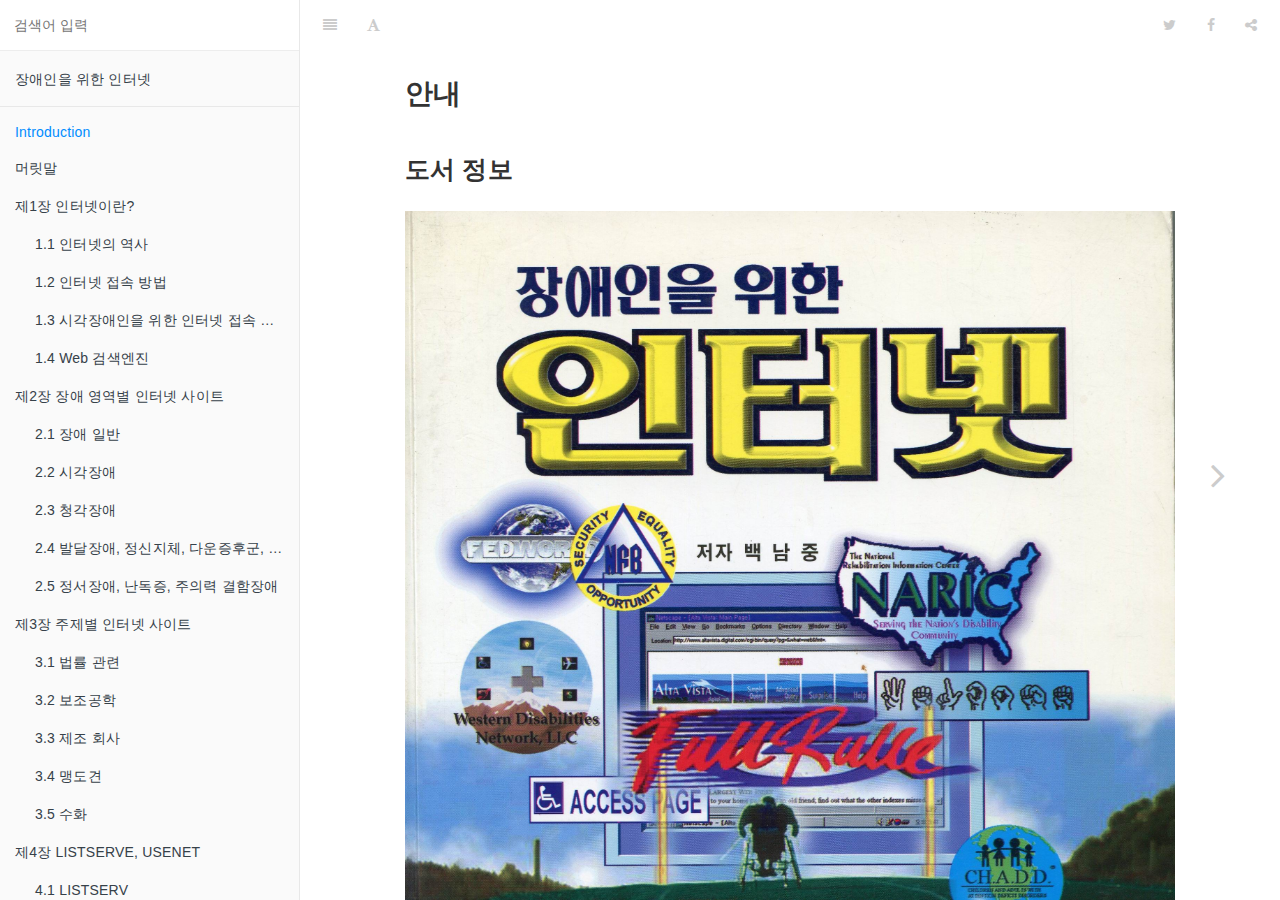
==== book/index.html @ fdd968fe "테스트 commit" ====
<!DOCTYPE html>
<html lang="ko">
	<head>
		<meta charset="UTF-8">
		<meta content="text/html; charset=utf-8" http-equiv="Content-Type">
		<title>
			Introduction · 장애인을 위한 인터넷
		</title>
		<meta content="IE=edge" http-equiv="X-UA-Compatible">
		<meta content="" name="description">
		<meta content="GitBook 3.2.2" name="generator">
		<meta content="KWAG" name="author">
		<link href="./css/style.css" rel="stylesheet">
	</head>
	<body>
		<div class="book without-animation with-summary font-size-2 font-family-1">
			<div class="book-summary">
				<div id="book-search-input" role="search">
					<input placeholder="검색어 입력" type="text">
				</div>
				<nav role="navigation">
					<ul class="summary">
						<li>
							<a class="custom-link" href="https://www.gitbook.com/book/kwagnet/internet-for-disabled-1996" target="_blank">장애인을 위한 인터넷</a>
						</li>
						<li class="divider"></li>
						<li class="chapter active" data-level="1.1" data-path="./">
							<a href="./">Introduction</a>
						</li>
						<li class="chapter" data-level="1.2" data-path="intro.html">
							<a href="intro.html">머릿말</a>
						</li>
						<li class="chapter" data-level="1.3">
							<span>제1장 인터넷이란?</span>
							<ul class="articles">
								<li class="chapter" data-level="1.3.1" data-path="chapter1/1.html">
									<a href="chapter1/1.html">1.1 인터넷의 역사</a>
								</li>
								<li class="chapter" data-level="1.3.2" data-path="chapter1/2.html">
									<a href="chapter1/2.html">1.2 인터넷 접속 방법</a>
								</li>
								<li class="chapter" data-level="1.3.3" data-path="chapter1/3.html">
									<a href="chapter1/3.html">1.3 시각장애인을 위한 인터넷 접속 브라우저: Lynx</a>
								</li>
								<li class="chapter" data-level="1.3.4" data-path="chapter1/4.html">
									<a href="chapter1/4.html">1.4 Web 검색엔진</a>
								</li>
							</ul>
						</li>
						<li class="chapter" data-level="1.4">
							<span>제2장 장애 영역별 인터넷 사이트</span>
							<ul class="articles">
								<li class="chapter" data-level="1.4.1" data-path="chapter2/1.html">
									<a href="chapter2/1.html">2.1 장애 일반</a>
								</li>
								<li class="chapter" data-level="1.4.2" data-path="chapter2/2.html">
									<a href="chapter2/2.html">2.2 시각장애</a>
								</li>
								<li class="chapter" data-level="1.4.3" data-path="chapter2/3.html">
									<a href="chapter2/3.html">2.3 청각장애</a>
								</li>
								<li class="chapter" data-level="1.4.4" data-path="chapter2/4.html">
									<a href="chapter2/4.html">2.4 발달장애, 정신지체, 다운증후군, 자폐증</a>
								</li>
								<li class="chapter" data-level="1.4.5" data-path="chapter2/5.html">
									<a href="chapter2/5.html">2.5 정서장애, 난독증, 주의력 결함장애</a>
								</li>
							</ul>
						</li>
						<li class="chapter" data-level="1.5">
							<span>제3장 주제별 인터넷 사이트</span>
							<ul class="articles">
								<li class="chapter" data-level="1.5.1" data-path="chapter3/1.html">
									<a href="chapter3/1.html">3.1 법률 관련</a>
								</li>
								<li class="chapter" data-level="1.5.2" data-path="chapter3/2.html">
									<a href="chapter3/2.html">3.2 보조공학</a>
								</li>
								<li class="chapter" data-level="1.5.3" data-path="chapter3/3.html">
									<a href="chapter3/3.html">3.3 제조 회사</a>
								</li>
								<li class="chapter" data-level="1.5.4" data-path="chapter3/4.html">
									<a href="chapter3/4.html">3.4 맹도견</a>
								</li>
								<li class="chapter" data-level="1.5.5" data-path="chapter3/5.html">
									<a href="chapter3/5.html">3.5 수화</a>
								</li>
							</ul>
						</li>
						<li class="chapter" data-level="1.6">
							<span>제4장 LISTSERVE, USENET</span>
							<ul class="articles">
								<li class="chapter" data-level="1.6.1" data-path="chapter4/1.html">
									<a href="chapter4/1.html">4.1 LISTSERV</a>
								</li>
								<li class="chapter" data-level="1.6.2" data-path="chapter4/2.html">
									<a href="chapter4/2.html">4.2 USENET</a>
								</li>
							</ul>
						</li>
						<li class="chapter" data-level="1.7">
							<span>부록</span>
							<ul class="articles">
								<li class="chapter" data-level="1.7.1" data-path="appendix.html">
									<a href="appendix.html">시각장애인이 직접 인터넷에 접속하는 방법</a>
								</li>
								<li class="chapter" data-level="1.7.2" data-path="glossary.html">
									<a href="glossary.html">찾아보기</a>
								</li>
							</ul>
						</li>
						<li class="chapter" data-level="1.8" data-path="author.html">
							<a href="author.html">저자 소개</a>
						</li>
						<li class="divider"></li>
						<li>
							<a class="gitbook-link" href="https://www.gitbook.com" target="blank">GitBook에 게시</a>
						</li>
					</ul>
				</nav>
			</div>
			<div class="book-body">
				<div class="body-inner">
					<div class="book-header" role="navigation">
						<!-- Title -->
						<a aria-label="" class="btn pull-left js-toolbar-action" href="#"><i class="fa fa-align-justify"></i></a>
						<div class="dropdown pull-right js-toolbar-action">
							<a aria-label="Share" class="btn toggle-dropdown" href="#"><i class="fa fa-share-alt"></i></a>
							<div class="dropdown-menu dropdown-left">
								<div class="dropdown-caret">
									<span class="caret-outer"></span><span class="caret-inner"></span>
								</div>
								<div class="buttons">
									<button class="button size-5">Facebook</button><button class="button size-5">Google+</button><button class="button size-5">Twitter</button><button class="button size-5">Weibo</button><button class="button size-5">Instapaper</button>
								</div>
							</div>
						</div><a aria-label="" class="btn pull-right js-toolbar-action" href="#"><i class="fa fa-facebook"></i></a><a aria-label="" class="btn pull-right js-toolbar-action" href="#"><i class="fa fa-twitter"></i></a>
						<div class="dropdown pull-left font-settings js-toolbar-action">
							<a aria-label="Font Settings" class="btn toggle-dropdown" href="#"><i class="fa fa-font"></i></a>
							<div class="dropdown-menu dropdown-right">
								<div class="dropdown-caret">
									<span class="caret-outer"></span><span class="caret-inner"></span>
								</div>
								<div class="buttons">
									<button class="button size-2 font-reduce">A</button><button class="button size-2 font-enlarge">A</button>
								</div>
								<div class="buttons">
									<button class="button size-2">Serif</button><button class="button size-2">Sans</button>
								</div>
								<div class="buttons">
									<button class="button size-3">White</button><button class="button size-3">Sepia</button><button class="button size-3">Night</button>
								</div>
							</div>
						</div>
						<h1>
							<i class="fa fa-circle-o-notch fa-spin"></i> <a href=".">Introduction</a>
						</h1>
					</div>
					<div class="page-wrapper" role="main" tabindex="-1">
						<div class="page-inner">
							<div id="book-search-results">
								<div class="search-noresults">
									<section class="normal markdown-section">
										<h1 id="안내">
											안내
										</h1>
										<h2 id="도서-정보">
											도서 정보
										</h2>
										<p>
											<img alt="장애인을 위한 인터넷 Internet 책 표지" src="./images/cover.jpg">
										</p>
										<ul>
											<li>초판 발행 1996년 06월 30일
											</li>
											<li>저자 백남중
											</li>
											<li>발행인 강민구
											</li>
											<li>발행한 곳 도서출판 삼각형
											</li>
											<li>주소 서울시 광진구 구의1동 251-81 143-201
											</li>
											<li>전화 (02)446-0393(대표), 461-9126
											</li>
											<li>팩스 (02)446-0392
											</li>
											<li>등록 제4-133호
											</li>
											<li>
												<p>
													값 6000원
												</p>
											</li>
											<li>
												<p>
													ⓒ 도서출판 삼각형
												</p>
											</li>
											<li>ISBN 89-7467-225-1 93560
											</li>
										</ul>
										<p>
											본서는 저작권법에 의해 보호를 받습니다. 잘못된 책은 구입처에서 교환해 드립니다.
										</p>
										<p>
											저자와의 합의 인지생략
										</p>
										<h2 id="옮기며">
											옮기며
										</h2>
										<p>
											1996년 도서출판 삼각형에서 출간된 "장애인을 위한 인터넷"을 온라인에서 볼 수 있도록 옮기고 있습니다.
										</p>
										<p>
											해당 출판사가 없어지면서 판권 또한 소멸한 것으로 확인되어 저작권자이신 <a href="http://njpaiks.egloos.com/" target="_blank">백남중 선생님</a>께 별도의 게재 허락을 얻었습니다.
										</p>
										<p>
											현재 <a href="http://kwag.net" target="_blank">KWAG</a> 회원들이 작업을 준비 중입니다. 함께 하실 도움의 손길을 기다립니다. 참여를 원하시는 분은 @resistan으로 연락 바랍니다.
										</p>
										<h2 id="진행-예정">
											진행 예정
										</h2>
										<ul>
											<li>내용, 용어 정리
											</li>
											<li>이미지 재처리
											</li>
											<li>스타일 작성 및 적용
											</li>
										</ul>
										<h2 id="참고">
											참고
										</h2>
										<ul>
											<li>현재 용어와 단순히 표기상의 차이가 있을 경우 현재의 표기를 사용합니다.
											</li>
											<li>협의에 따라 용어 사전은 별도로 생성하지 않고, 원문의 찾아보기를 첨부합니다.
											</li>
										</ul>
									</section>
								</div>
								<div class="search-results">
									<div class="has-results">
										<h1 class="search-results-title">
											<span class="search-results-count"></span> results matching "<span class="search-query"></span>"
										</h1>
										<ul class="search-results-list"></ul>
									</div>
									<div class="no-results">
										<h1 class="search-results-title">
											No results matching "<span class="search-query"></span>"
										</h1>
									</div>
								</div>
							</div>
						</div>
					</div>
				</div><a aria-label="Next page: 머릿말" class="navigation navigation-next navigation-unique" href="intro.html" style="margin-right: 17px;"><i class="fa fa-angle-right"></i></a>
			</div>
		</div>
	</body>
</html>
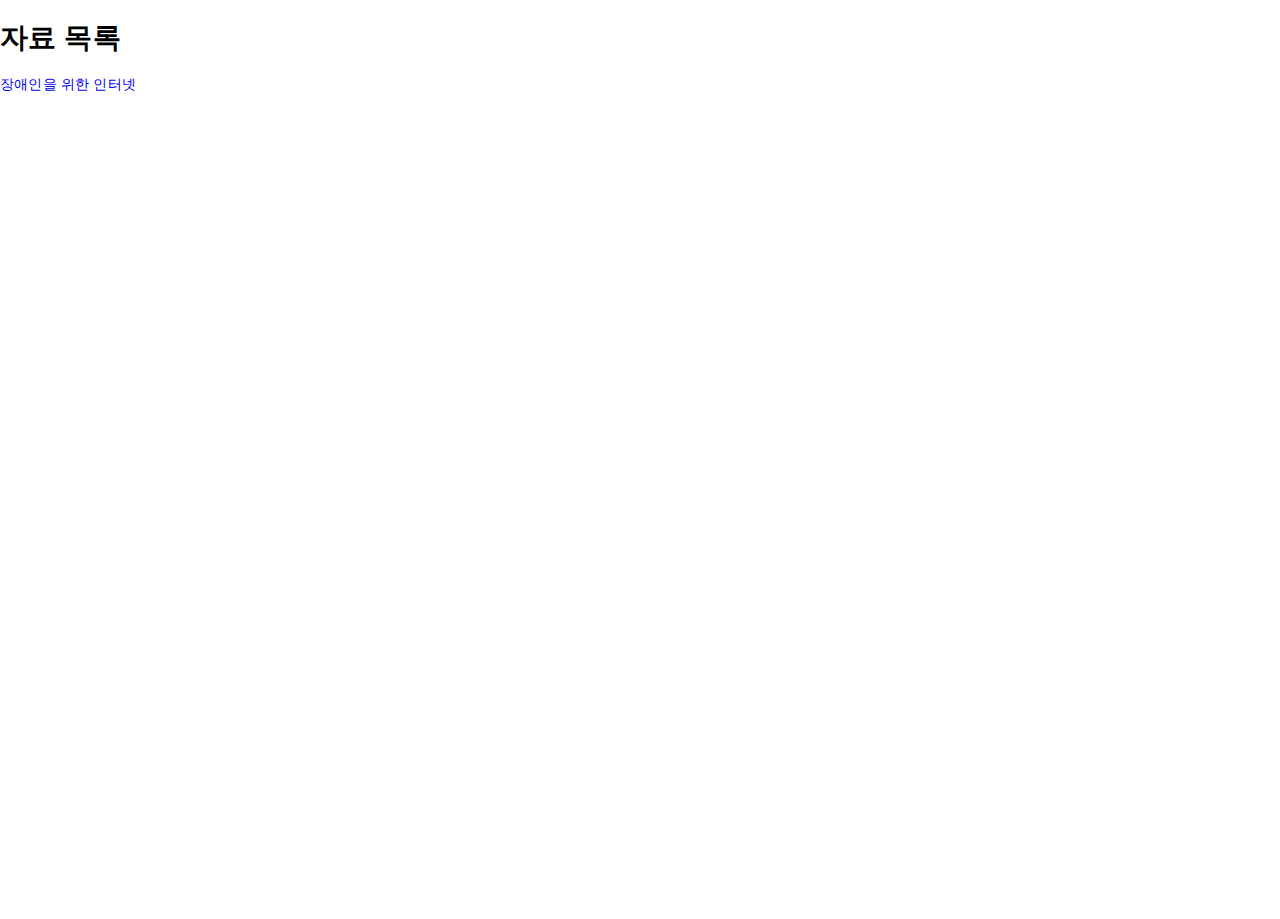
==== commit 3381e622: "장애인을 위한 인터넷 디렉토리 구조 생성 공통 리소스는 루트로 뺍니다." ====
--- a/book/index.html
+++ b/book/index.html
@@ -3,9 +3,7 @@
 	<head>
 		<meta charset="UTF-8">
 		<meta content="text/html; charset=utf-8" http-equiv="Content-Type">
-		<title>
-			Introduction · 장애인을 위한 인터넷
-		</title>
+		<title>자료 목록</title>
 		<meta content="IE=edge" http-equiv="X-UA-Compatible">
 		<meta content="" name="description">
 		<meta content="GitBook 3.2.2" name="generator">
@@ -13,251 +11,7 @@
 		<link href="./css/style.css" rel="stylesheet">
 	</head>
 	<body>
-		<div class="book without-animation with-summary font-size-2 font-family-1">
-			<div class="book-summary">
-				<div id="book-search-input" role="search">
-					<input placeholder="검색어 입력" type="text">
-				</div>
-				<nav role="navigation">
-					<ul class="summary">
-						<li>
-							<a class="custom-link" href="https://www.gitbook.com/book/kwagnet/internet-for-disabled-1996" target="_blank">장애인을 위한 인터넷</a>
-						</li>
-						<li class="divider"></li>
-						<li class="chapter active" data-level="1.1" data-path="./">
-							<a href="./">Introduction</a>
-						</li>
-						<li class="chapter" data-level="1.2" data-path="intro.html">
-							<a href="intro.html">머릿말</a>
-						</li>
-						<li class="chapter" data-level="1.3">
-							<span>제1장 인터넷이란?</span>
-							<ul class="articles">
-								<li class="chapter" data-level="1.3.1" data-path="chapter1/1.html">
-									<a href="chapter1/1.html">1.1 인터넷의 역사</a>
-								</li>
-								<li class="chapter" data-level="1.3.2" data-path="chapter1/2.html">
-									<a href="chapter1/2.html">1.2 인터넷 접속 방법</a>
-								</li>
-								<li class="chapter" data-level="1.3.3" data-path="chapter1/3.html">
-									<a href="chapter1/3.html">1.3 시각장애인을 위한 인터넷 접속 브라우저: Lynx</a>
-								</li>
-								<li class="chapter" data-level="1.3.4" data-path="chapter1/4.html">
-									<a href="chapter1/4.html">1.4 Web 검색엔진</a>
-								</li>
-							</ul>
-						</li>
-						<li class="chapter" data-level="1.4">
-							<span>제2장 장애 영역별 인터넷 사이트</span>
-							<ul class="articles">
-								<li class="chapter" data-level="1.4.1" data-path="chapter2/1.html">
-									<a href="chapter2/1.html">2.1 장애 일반</a>
-								</li>
-								<li class="chapter" data-level="1.4.2" data-path="chapter2/2.html">
-									<a href="chapter2/2.html">2.2 시각장애</a>
-								</li>
-								<li class="chapter" data-level="1.4.3" data-path="chapter2/3.html">
-									<a href="chapter2/3.html">2.3 청각장애</a>
-								</li>
-								<li class="chapter" data-level="1.4.4" data-path="chapter2/4.html">
-									<a href="chapter2/4.html">2.4 발달장애, 정신지체, 다운증후군, 자폐증</a>
-								</li>
-								<li class="chapter" data-level="1.4.5" data-path="chapter2/5.html">
-									<a href="chapter2/5.html">2.5 정서장애, 난독증, 주의력 결함장애</a>
-								</li>
-							</ul>
-						</li>
-						<li class="chapter" data-level="1.5">
-							<span>제3장 주제별 인터넷 사이트</span>
-							<ul class="articles">
-								<li class="chapter" data-level="1.5.1" data-path="chapter3/1.html">
-									<a href="chapter3/1.html">3.1 법률 관련</a>
-								</li>
-								<li class="chapter" data-level="1.5.2" data-path="chapter3/2.html">
-									<a href="chapter3/2.html">3.2 보조공학</a>
-								</li>
-								<li class="chapter" data-level="1.5.3" data-path="chapter3/3.html">
-									<a href="chapter3/3.html">3.3 제조 회사</a>
-								</li>
-								<li class="chapter" data-level="1.5.4" data-path="chapter3/4.html">
-									<a href="chapter3/4.html">3.4 맹도견</a>
-								</li>
-								<li class="chapter" data-level="1.5.5" data-path="chapter3/5.html">
-									<a href="chapter3/5.html">3.5 수화</a>
-								</li>
-							</ul>
-						</li>
-						<li class="chapter" data-level="1.6">
-							<span>제4장 LISTSERVE, USENET</span>
-							<ul class="articles">
-								<li class="chapter" data-level="1.6.1" data-path="chapter4/1.html">
-									<a href="chapter4/1.html">4.1 LISTSERV</a>
-								</li>
-								<li class="chapter" data-level="1.6.2" data-path="chapter4/2.html">
-									<a href="chapter4/2.html">4.2 USENET</a>
-								</li>
-							</ul>
-						</li>
-						<li class="chapter" data-level="1.7">
-							<span>부록</span>
-							<ul class="articles">
-								<li class="chapter" data-level="1.7.1" data-path="appendix.html">
-									<a href="appendix.html">시각장애인이 직접 인터넷에 접속하는 방법</a>
-								</li>
-								<li class="chapter" data-level="1.7.2" data-path="glossary.html">
-									<a href="glossary.html">찾아보기</a>
-								</li>
-							</ul>
-						</li>
-						<li class="chapter" data-level="1.8" data-path="author.html">
-							<a href="author.html">저자 소개</a>
-						</li>
-						<li class="divider"></li>
-						<li>
-							<a class="gitbook-link" href="https://www.gitbook.com" target="blank">GitBook에 게시</a>
-						</li>
-					</ul>
-				</nav>
-			</div>
-			<div class="book-body">
-				<div class="body-inner">
-					<div class="book-header" role="navigation">
-						<!-- Title -->
-						<a aria-label="" class="btn pull-left js-toolbar-action" href="#"><i class="fa fa-align-justify"></i></a>
-						<div class="dropdown pull-right js-toolbar-action">
-							<a aria-label="Share" class="btn toggle-dropdown" href="#"><i class="fa fa-share-alt"></i></a>
-							<div class="dropdown-menu dropdown-left">
-								<div class="dropdown-caret">
-									<span class="caret-outer"></span><span class="caret-inner"></span>
-								</div>
-								<div class="buttons">
-									<button class="button size-5">Facebook</button><button class="button size-5">Google+</button><button class="button size-5">Twitter</button><button class="button size-5">Weibo</button><button class="button size-5">Instapaper</button>
-								</div>
-							</div>
-						</div><a aria-label="" class="btn pull-right js-toolbar-action" href="#"><i class="fa fa-facebook"></i></a><a aria-label="" class="btn pull-right js-toolbar-action" href="#"><i class="fa fa-twitter"></i></a>
-						<div class="dropdown pull-left font-settings js-toolbar-action">
-							<a aria-label="Font Settings" class="btn toggle-dropdown" href="#"><i class="fa fa-font"></i></a>
-							<div class="dropdown-menu dropdown-right">
-								<div class="dropdown-caret">
-									<span class="caret-outer"></span><span class="caret-inner"></span>
-								</div>
-								<div class="buttons">
-									<button class="button size-2 font-reduce">A</button><button class="button size-2 font-enlarge">A</button>
-								</div>
-								<div class="buttons">
-									<button class="button size-2">Serif</button><button class="button size-2">Sans</button>
-								</div>
-								<div class="buttons">
-									<button class="button size-3">White</button><button class="button size-3">Sepia</button><button class="button size-3">Night</button>
-								</div>
-							</div>
-						</div>
-						<h1>
-							<i class="fa fa-circle-o-notch fa-spin"></i> <a href=".">Introduction</a>
-						</h1>
-					</div>
-					<div class="page-wrapper" role="main" tabindex="-1">
-						<div class="page-inner">
-							<div id="book-search-results">
-								<div class="search-noresults">
-									<section class="normal markdown-section">
-										<h1 id="안내">
-											안내
-										</h1>
-										<h2 id="도서-정보">
-											도서 정보
-										</h2>
-										<p>
-											<img alt="장애인을 위한 인터넷 Internet 책 표지" src="./images/cover.jpg">
-										</p>
-										<ul>
-											<li>초판 발행 1996년 06월 30일
-											</li>
-											<li>저자 백남중
-											</li>
-											<li>발행인 강민구
-											</li>
-											<li>발행한 곳 도서출판 삼각형
-											</li>
-											<li>주소 서울시 광진구 구의1동 251-81 143-201
-											</li>
-											<li>전화 (02)446-0393(대표), 461-9126
-											</li>
-											<li>팩스 (02)446-0392
-											</li>
-											<li>등록 제4-133호
-											</li>
-											<li>
-												<p>
-													값 6000원
-												</p>
-											</li>
-											<li>
-												<p>
-													ⓒ 도서출판 삼각형
-												</p>
-											</li>
-											<li>ISBN 89-7467-225-1 93560
-											</li>
-										</ul>
-										<p>
-											본서는 저작권법에 의해 보호를 받습니다. 잘못된 책은 구입처에서 교환해 드립니다.
-										</p>
-										<p>
-											저자와의 합의 인지생략
-										</p>
-										<h2 id="옮기며">
-											옮기며
-										</h2>
-										<p>
-											1996년 도서출판 삼각형에서 출간된 "장애인을 위한 인터넷"을 온라인에서 볼 수 있도록 옮기고 있습니다.
-										</p>
-										<p>
-											해당 출판사가 없어지면서 판권 또한 소멸한 것으로 확인되어 저작권자이신 <a href="http://njpaiks.egloos.com/" target="_blank">백남중 선생님</a>께 별도의 게재 허락을 얻었습니다.
-										</p>
-										<p>
-											현재 <a href="http://kwag.net" target="_blank">KWAG</a> 회원들이 작업을 준비 중입니다. 함께 하실 도움의 손길을 기다립니다. 참여를 원하시는 분은 @resistan으로 연락 바랍니다.
-										</p>
-										<h2 id="진행-예정">
-											진행 예정
-										</h2>
-										<ul>
-											<li>내용, 용어 정리
-											</li>
-											<li>이미지 재처리
-											</li>
-											<li>스타일 작성 및 적용
-											</li>
-										</ul>
-										<h2 id="참고">
-											참고
-										</h2>
-										<ul>
-											<li>현재 용어와 단순히 표기상의 차이가 있을 경우 현재의 표기를 사용합니다.
-											</li>
-											<li>협의에 따라 용어 사전은 별도로 생성하지 않고, 원문의 찾아보기를 첨부합니다.
-											</li>
-										</ul>
-									</section>
-								</div>
-								<div class="search-results">
-									<div class="has-results">
-										<h1 class="search-results-title">
-											<span class="search-results-count"></span> results matching "<span class="search-query"></span>"
-										</h1>
-										<ul class="search-results-list"></ul>
-									</div>
-									<div class="no-results">
-										<h1 class="search-results-title">
-											No results matching "<span class="search-query"></span>"
-										</h1>
-									</div>
-								</div>
-							</div>
-						</div>
-					</div>
-				</div><a aria-label="Next page: 머릿말" class="navigation navigation-next navigation-unique" href="intro.html" style="margin-right: 17px;"><i class="fa fa-angle-right"></i></a>
-			</div>
-		</div>
+		<h1>자료 목록</h1>
+		<p><a href="internet-for-disabled-1996/intro.html">장애인을 위한 인터넷</a></p>
 	</body>
 </html>